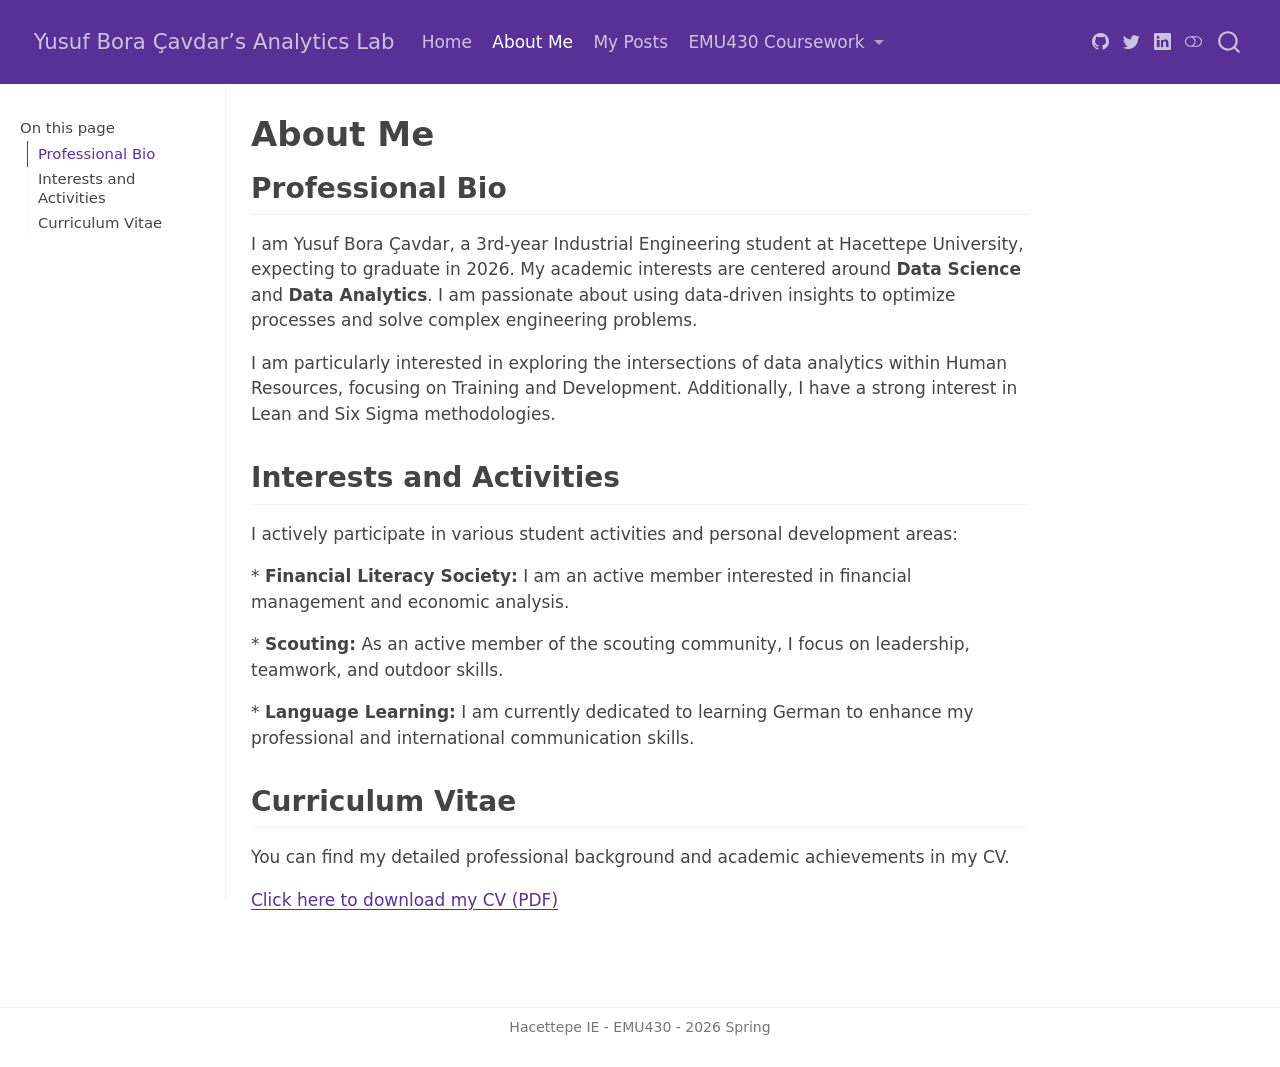
==== docs/about.html @ eca67783 "updated" ====
<!DOCTYPE html>
<html xmlns="http://www.w3.org/1999/xhtml" lang="en" xml:lang="en"><head>

<meta charset="utf-8">
<meta name="generator" content="quarto-1.8.25">

<meta name="viewport" content="width=device-width, initial-scale=1.0, user-scalable=yes">


<title>About Me – Yusuf Bora Çavdar’s Analytics Lab</title>
<style>
code{white-space: pre-wrap;}
span.smallcaps{font-variant: small-caps;}
div.columns{display: flex; gap: min(4vw, 1.5em);}
div.column{flex: auto; overflow-x: auto;}
div.hanging-indent{margin-left: 1.5em; text-indent: -1.5em;}
ul.task-list{list-style: none;}
ul.task-list li input[type="checkbox"] {
  width: 0.8em;
  margin: 0 0.8em 0.2em -1em; /* quarto-specific, see https://github.com/quarto-dev/quarto-cli/issues/4556 */ 
  vertical-align: middle;
}
</style>


<script src="site_libs/quarto-nav/quarto-nav.js"></script>
<script src="site_libs/quarto-nav/headroom.min.js"></script>
<script src="site_libs/clipboard/clipboard.min.js"></script>
<script src="site_libs/quarto-search/autocomplete.umd.js"></script>
<script src="site_libs/quarto-search/fuse.min.js"></script>
<script src="site_libs/quarto-search/quarto-search.js"></script>
<meta name="quarto:offset" content="./">
<script src="site_libs/quarto-html/quarto.js" type="module"></script>
<script src="site_libs/quarto-html/tabsets/tabsets.js" type="module"></script>
<script src="site_libs/quarto-html/axe/axe-check.js" type="module"></script>
<script src="site_libs/quarto-html/popper.min.js"></script>
<script src="site_libs/quarto-html/tippy.umd.min.js"></script>
<script src="site_libs/quarto-html/anchor.min.js"></script>
<link href="site_libs/quarto-html/tippy.css" rel="stylesheet">
<link href="site_libs/quarto-html/quarto-syntax-highlighting-7b89279ff1a6dce999919e0e67d4d9ec.css" rel="stylesheet" class="quarto-color-scheme" id="quarto-text-highlighting-styles">
<link href="site_libs/quarto-html/quarto-syntax-highlighting-dark-707d8167ce6003fca903bfe2be84ab7f.css" rel="stylesheet" class="quarto-color-scheme quarto-color-alternate" id="quarto-text-highlighting-styles">
<link href="site_libs/quarto-html/quarto-syntax-highlighting-7b89279ff1a6dce999919e0e67d4d9ec.css" rel="stylesheet" class="quarto-color-scheme-extra" id="quarto-text-highlighting-styles">
<script src="site_libs/bootstrap/bootstrap.min.js"></script>
<link href="site_libs/bootstrap/bootstrap-icons.css" rel="stylesheet">
<link href="site_libs/bootstrap/bootstrap-1f4f0a526e33a25f9ede20238f494f88.min.css" rel="stylesheet" append-hash="true" class="quarto-color-scheme" id="quarto-bootstrap" data-mode="light">
<link href="site_libs/bootstrap/bootstrap-dark-b7d7e4963d0d63b27f52642e5120691d.min.css" rel="stylesheet" append-hash="true" class="quarto-color-scheme quarto-color-alternate" id="quarto-bootstrap" data-mode="dark">
<link href="site_libs/bootstrap/bootstrap-1f4f0a526e33a25f9ede20238f494f88.min.css" rel="stylesheet" append-hash="true" class="quarto-color-scheme-extra" id="quarto-bootstrap" data-mode="light">
<script id="quarto-search-options" type="application/json">{
  "location": "navbar",
  "copy-button": false,
  "collapse-after": 3,
  "panel-placement": "end",
  "type": "overlay",
  "limit": 50,
  "keyboard-shortcut": [
    "f",
    "/",
    "s"
  ],
  "show-item-context": false,
  "language": {
    "search-no-results-text": "No results",
    "search-matching-documents-text": "matching documents",
    "search-copy-link-title": "Copy link to search",
    "search-hide-matches-text": "Hide additional matches",
    "search-more-match-text": "more match in this document",
    "search-more-matches-text": "more matches in this document",
    "search-clear-button-title": "Clear",
    "search-text-placeholder": "",
    "search-detached-cancel-button-title": "Cancel",
    "search-submit-button-title": "Submit",
    "search-label": "Search"
  }
}</script>


<link rel="stylesheet" href="styles.css">
</head>

<body class="docked nav-fixed quarto-light"><script id="quarto-html-before-body" type="application/javascript">
    const toggleBodyColorMode = (bsSheetEl) => {
      const mode = bsSheetEl.getAttribute("data-mode");
      const bodyEl = window.document.querySelector("body");
      if (mode === "dark") {
        bodyEl.classList.add("quarto-dark");
        bodyEl.classList.remove("quarto-light");
      } else {
        bodyEl.classList.add("quarto-light");
        bodyEl.classList.remove("quarto-dark");
      }
    }
    const toggleBodyColorPrimary = () => {
      const bsSheetEl = window.document.querySelector("link#quarto-bootstrap:not([rel=disabled-stylesheet])");
      if (bsSheetEl) {
        toggleBodyColorMode(bsSheetEl);
      }
    }
    const setColorSchemeToggle = (alternate) => {
      const toggles = window.document.querySelectorAll('.quarto-color-scheme-toggle');
      for (let i=0; i < toggles.length; i++) {
        const toggle = toggles[i];
        if (toggle) {
          if (alternate) {
            toggle.classList.add("alternate");
          } else {
            toggle.classList.remove("alternate");
          }
        }
      }
    };
    const toggleColorMode = (alternate) => {
      // Switch the stylesheets
      const primaryStylesheets = window.document.querySelectorAll('link.quarto-color-scheme:not(.quarto-color-alternate)');
      const alternateStylesheets = window.document.querySelectorAll('link.quarto-color-scheme.quarto-color-alternate');
      manageTransitions('#quarto-margin-sidebar .nav-link', false);
      if (alternate) {
        // note: dark is layered on light, we don't disable primary!
        enableStylesheet(alternateStylesheets);
        for (const sheetNode of alternateStylesheets) {
          if (sheetNode.id === "quarto-bootstrap") {
            toggleBodyColorMode(sheetNode);
          }
        }
      } else {
        disableStylesheet(alternateStylesheets);
        enableStylesheet(primaryStylesheets)
        toggleBodyColorPrimary();
      }
      manageTransitions('#quarto-margin-sidebar .nav-link', true);
      // Switch the toggles
      setColorSchemeToggle(alternate)
      // Hack to workaround the fact that safari doesn't
      // properly recolor the scrollbar when toggling (#1455)
      if (navigator.userAgent.indexOf('Safari') > 0 && navigator.userAgent.indexOf('Chrome') == -1) {
        manageTransitions("body", false);
        window.scrollTo(0, 1);
        setTimeout(() => {
          window.scrollTo(0, 0);
          manageTransitions("body", true);
        }, 40);
      }
    }
    const disableStylesheet = (stylesheets) => {
      for (let i=0; i < stylesheets.length; i++) {
        const stylesheet = stylesheets[i];
        stylesheet.rel = 'disabled-stylesheet';
      }
    }
    const enableStylesheet = (stylesheets) => {
      for (let i=0; i < stylesheets.length; i++) {
        const stylesheet = stylesheets[i];
        if(stylesheet.rel !== 'stylesheet') { // for Chrome, which will still FOUC without this check
          stylesheet.rel = 'stylesheet';
        }
      }
    }
    const manageTransitions = (selector, allowTransitions) => {
      const els = window.document.querySelectorAll(selector);
      for (let i=0; i < els.length; i++) {
        const el = els[i];
        if (allowTransitions) {
          el.classList.remove('notransition');
        } else {
          el.classList.add('notransition');
        }
      }
    }
    const isFileUrl = () => {
      return window.location.protocol === 'file:';
    }
    const hasAlternateSentinel = () => {
      let styleSentinel = getColorSchemeSentinel();
      if (styleSentinel !== null) {
        return styleSentinel === "alternate";
      } else {
        return false;
      }
    }
    const setStyleSentinel = (alternate) => {
      const value = alternate ? "alternate" : "default";
      if (!isFileUrl()) {
        window.localStorage.setItem("quarto-color-scheme", value);
      } else {
        localAlternateSentinel = value;
      }
    }
    const getColorSchemeSentinel = () => {
      if (!isFileUrl()) {
        const storageValue = window.localStorage.getItem("quarto-color-scheme");
        return storageValue != null ? storageValue : localAlternateSentinel;
      } else {
        return localAlternateSentinel;
      }
    }
    const toggleGiscusIfUsed = (isAlternate, darkModeDefault) => {
      const baseTheme = document.querySelector('#giscus-base-theme')?.value ?? 'light';
      const alternateTheme = document.querySelector('#giscus-alt-theme')?.value ?? 'dark';
      let newTheme = '';
      if(authorPrefersDark) {
        newTheme = isAlternate ? baseTheme : alternateTheme;
      } else {
        newTheme = isAlternate ? alternateTheme : baseTheme;
      }
      const changeGiscusTheme = () => {
        // From: https://github.com/giscus/giscus/issues/336
        const sendMessage = (message) => {
          const iframe = document.querySelector('iframe.giscus-frame');
          if (!iframe) return;
          iframe.contentWindow.postMessage({ giscus: message }, 'https://giscus.app');
        }
        sendMessage({
          setConfig: {
            theme: newTheme
          }
        });
      }
      const isGiscussLoaded = window.document.querySelector('iframe.giscus-frame') !== null;
      if (isGiscussLoaded) {
        changeGiscusTheme();
      }
    };
    const authorPrefersDark = false;
    const darkModeDefault = authorPrefersDark;
      document.querySelector('link#quarto-text-highlighting-styles.quarto-color-scheme-extra').rel = 'disabled-stylesheet';
      document.querySelector('link#quarto-bootstrap.quarto-color-scheme-extra').rel = 'disabled-stylesheet';
    let localAlternateSentinel = darkModeDefault ? 'alternate' : 'default';
    // Dark / light mode switch
    window.quartoToggleColorScheme = () => {
      // Read the current dark / light value
      let toAlternate = !hasAlternateSentinel();
      toggleColorMode(toAlternate);
      setStyleSentinel(toAlternate);
      toggleGiscusIfUsed(toAlternate, darkModeDefault);
      window.dispatchEvent(new Event('resize'));
    };
    // Switch to dark mode if need be
    if (hasAlternateSentinel()) {
      toggleColorMode(true);
    } else {
      toggleColorMode(false);
    }
  </script>

<div id="quarto-search-results"></div>
  <header id="quarto-header" class="headroom fixed-top">
    <nav class="navbar navbar-expand-lg " data-bs-theme="dark">
      <div class="navbar-container container-fluid">
      <div class="navbar-brand-container mx-auto">
    <a href="./index.html" class="navbar-brand navbar-brand-logo">
    </a>
    <a class="navbar-brand" href="./index.html">
    <span class="navbar-title">Yusuf Bora Çavdar’s Analytics Lab</span>
    </a>
  </div>
            <div id="quarto-search" class="" title="Search"></div>
          <button class="navbar-toggler" type="button" data-bs-toggle="collapse" data-bs-target="#navbarCollapse" aria-controls="navbarCollapse" role="menu" aria-expanded="false" aria-label="Toggle navigation" onclick="if (window.quartoToggleHeadroom) { window.quartoToggleHeadroom(); }">
  <span class="navbar-toggler-icon"></span>
</button>
          <div class="collapse navbar-collapse" id="navbarCollapse">
            <ul class="navbar-nav navbar-nav-scroll me-auto">
  <li class="nav-item">
    <a class="nav-link" href="./index.html"> 
<span class="menu-text">Home</span></a>
  </li>  
  <li class="nav-item">
    <a class="nav-link active" href="./about.html" aria-current="page"> 
<span class="menu-text">About Me</span></a>
  </li>  
  <li class="nav-item">
    <a class="nav-link" href="./posts.html"> 
<span class="menu-text">My Posts</span></a>
  </li>  
  <li class="nav-item dropdown ">
    <a class="nav-link dropdown-toggle" href="#" id="nav-menu-emu430-coursework" role="link" data-bs-toggle="dropdown" aria-expanded="false">
 <span class="menu-text">EMU430 Coursework</span>
    </a>
    <ul class="dropdown-menu" aria-labelledby="nav-menu-emu430-coursework">    
        <li>
    <a class="dropdown-item" href="./assignments.html">
 <span class="dropdown-text">Assignments</span></a>
  </li>  
        <li>
    <a class="dropdown-item" href="./project.html">
 <span class="dropdown-text">Project</span></a>
  </li>  
    </ul>
  </li>
</ul>
          </div> <!-- /navcollapse -->
            <div class="quarto-navbar-tools tools-wide">
    <a href="https://twitter.com" title="" class="quarto-navigation-tool px-1" aria-label=""><i class="bi bi-github"></i></a>
    <a href="https://twitter.com" title="" class="quarto-navigation-tool px-1" aria-label=""><i class="bi bi-twitter"></i></a>
    <a href="https://linkedin.com" title="" class="quarto-navigation-tool px-1" aria-label=""><i class="bi bi-linkedin"></i></a>
  <a href="" class="quarto-color-scheme-toggle quarto-navigation-tool  px-1" onclick="window.quartoToggleColorScheme(); return false;" title="Toggle dark mode"><i class="bi"></i></a>
</div>
      </div> <!-- /container-fluid -->
    </nav>
</header>
<!-- content -->
<div id="quarto-content" class="quarto-container page-columns page-rows-contents page-layout-article page-navbar">
<!-- sidebar -->
  <nav id="quarto-sidebar" class="sidebar collapse collapse-horizontal quarto-sidebar-collapse-item sidebar-navigation docked overflow-auto">
    <nav id="TOC" role="doc-toc" class="toc-active">
    <h2 id="toc-title">On this page</h2>
   
  <ul>
  <li><a href="#professional-bio" id="toc-professional-bio" class="nav-link active" data-scroll-target="#professional-bio">Professional Bio</a></li>
  <li><a href="#interests-and-activities" id="toc-interests-and-activities" class="nav-link" data-scroll-target="#interests-and-activities">Interests and Activities</a></li>
  <li><a href="#curriculum-vitae" id="toc-curriculum-vitae" class="nav-link" data-scroll-target="#curriculum-vitae">Curriculum Vitae</a></li>
  </ul>
</nav>
</nav>
<div id="quarto-sidebar-glass" class="quarto-sidebar-collapse-item" data-bs-toggle="collapse" data-bs-target=".quarto-sidebar-collapse-item"></div>
<!-- margin-sidebar -->
    <div id="quarto-margin-sidebar" class="sidebar margin-sidebar zindex-bottom">
    </div>
<!-- main -->
<main class="content" id="quarto-document-content">


<header id="title-block-header" class="quarto-title-block default">
<div class="quarto-title">
<h1 class="title">About Me</h1>
</div>



<div class="quarto-title-meta">

    
  
    
  </div>
  


</header>


<section id="professional-bio" class="level2">
<h2 class="anchored" data-anchor-id="professional-bio">Professional Bio</h2>
<p>I am Yusuf Bora Çavdar, a 3rd-year Industrial Engineering student at Hacettepe University, expecting to graduate in 2026. My academic interests are centered around <strong>Data Science</strong> and <strong>Data Analytics</strong>. I am passionate about using data-driven insights to optimize processes and solve complex engineering problems.</p>
<p>I am particularly interested in exploring the intersections of data analytics within Human Resources, focusing on Training and Development. Additionally, I have a strong interest in Lean and Six Sigma methodologies.</p>
</section>
<section id="interests-and-activities" class="level2">
<h2 class="anchored" data-anchor-id="interests-and-activities">Interests and Activities</h2>
<p>I actively participate in various student activities and personal development areas:</p>
<p>* <strong>Financial Literacy Society:</strong> I am an active member interested in financial management and economic analysis.</p>
<p>* <strong>Scouting:</strong> As an active member of the scouting community, I focus on leadership, teamwork, and outdoor skills.</p>
<p>* <strong>Language Learning:</strong> I am currently dedicated to learning German to enhance my professional and international communication skills.</p>
</section>
<section id="curriculum-vitae" class="level2">
<h2 class="anchored" data-anchor-id="curriculum-vitae">Curriculum Vitae</h2>
<p>You can find my detailed professional background and academic achievements in my CV.</p>
<p><a href="files/cv.pdf">Click here to download my CV (PDF)</a></p>


</section>

<a onclick="window.scrollTo(0, 0); return false;" role="button" id="quarto-back-to-top"><i class="bi bi-arrow-up"></i> Back to top</a></main> <!-- /main -->
<script id="quarto-html-after-body" type="application/javascript">
  window.document.addEventListener("DOMContentLoaded", function (event) {
    // Ensure there is a toggle, if there isn't float one in the top right
    if (window.document.querySelector('.quarto-color-scheme-toggle') === null) {
      const a = window.document.createElement('a');
      a.classList.add('top-right');
      a.classList.add('quarto-color-scheme-toggle');
      a.href = "";
      a.onclick = function() { try { window.quartoToggleColorScheme(); } catch {} return false; };
      const i = window.document.createElement("i");
      i.classList.add('bi');
      a.appendChild(i);
      window.document.body.appendChild(a);
    }
    setColorSchemeToggle(hasAlternateSentinel())
    const icon = "";
    const anchorJS = new window.AnchorJS();
    anchorJS.options = {
      placement: 'right',
      icon: icon
    };
    anchorJS.add('.anchored');
    const isCodeAnnotation = (el) => {
      for (const clz of el.classList) {
        if (clz.startsWith('code-annotation-')) {                     
          return true;
        }
      }
      return false;
    }
    const onCopySuccess = function(e) {
      // button target
      const button = e.trigger;
      // don't keep focus
      button.blur();
      // flash "checked"
      button.classList.add('code-copy-button-checked');
      var currentTitle = button.getAttribute("title");
      button.setAttribute("title", "Copied!");
      let tooltip;
      if (window.bootstrap) {
        button.setAttribute("data-bs-toggle", "tooltip");
        button.setAttribute("data-bs-placement", "left");
        button.setAttribute("data-bs-title", "Copied!");
        tooltip = new bootstrap.Tooltip(button, 
          { trigger: "manual", 
            customClass: "code-copy-button-tooltip",
            offset: [0, -8]});
        tooltip.show();    
      }
      setTimeout(function() {
        if (tooltip) {
          tooltip.hide();
          button.removeAttribute("data-bs-title");
          button.removeAttribute("data-bs-toggle");
          button.removeAttribute("data-bs-placement");
        }
        button.setAttribute("title", currentTitle);
        button.classList.remove('code-copy-button-checked');
      }, 1000);
      // clear code selection
      e.clearSelection();
    }
    const getTextToCopy = function(trigger) {
      const outerScaffold = trigger.parentElement.cloneNode(true);
      const codeEl = outerScaffold.querySelector('code');
      for (const childEl of codeEl.children) {
        if (isCodeAnnotation(childEl)) {
          childEl.remove();
        }
      }
      return codeEl.innerText;
    }
    const clipboard = new window.ClipboardJS('.code-copy-button:not([data-in-quarto-modal])', {
      text: getTextToCopy
    });
    clipboard.on('success', onCopySuccess);
    if (window.document.getElementById('quarto-embedded-source-code-modal')) {
      const clipboardModal = new window.ClipboardJS('.code-copy-button[data-in-quarto-modal]', {
        text: getTextToCopy,
        container: window.document.getElementById('quarto-embedded-source-code-modal')
      });
      clipboardModal.on('success', onCopySuccess);
    }
      var localhostRegex = new RegExp(/^(?:http|https):\/\/localhost\:?[0-9]*\//);
      var mailtoRegex = new RegExp(/^mailto:/);
        var filterRegex = new RegExp('/' + window.location.host + '/');
      var isInternal = (href) => {
          return filterRegex.test(href) || localhostRegex.test(href) || mailtoRegex.test(href);
      }
      // Inspect non-navigation links and adorn them if external
     var links = window.document.querySelectorAll('a[href]:not(.nav-link):not(.navbar-brand):not(.toc-action):not(.sidebar-link):not(.sidebar-item-toggle):not(.pagination-link):not(.no-external):not([aria-hidden]):not(.dropdown-item):not(.quarto-navigation-tool):not(.about-link)');
      for (var i=0; i<links.length; i++) {
        const link = links[i];
        if (!isInternal(link.href)) {
          // undo the damage that might have been done by quarto-nav.js in the case of
          // links that we want to consider external
          if (link.dataset.originalHref !== undefined) {
            link.href = link.dataset.originalHref;
          }
        }
      }
    function tippyHover(el, contentFn, onTriggerFn, onUntriggerFn) {
      const config = {
        allowHTML: true,
        maxWidth: 500,
        delay: 100,
        arrow: false,
        appendTo: function(el) {
            return el.parentElement;
        },
        interactive: true,
        interactiveBorder: 10,
        theme: 'quarto',
        placement: 'bottom-start',
      };
      if (contentFn) {
        config.content = contentFn;
      }
      if (onTriggerFn) {
        config.onTrigger = onTriggerFn;
      }
      if (onUntriggerFn) {
        config.onUntrigger = onUntriggerFn;
      }
      window.tippy(el, config); 
    }
    const noterefs = window.document.querySelectorAll('a[role="doc-noteref"]');
    for (var i=0; i<noterefs.length; i++) {
      const ref = noterefs[i];
      tippyHover(ref, function() {
        // use id or data attribute instead here
        let href = ref.getAttribute('data-footnote-href') || ref.getAttribute('href');
        try { href = new URL(href).hash; } catch {}
        const id = href.replace(/^#\/?/, "");
        const note = window.document.getElementById(id);
        if (note) {
          return note.innerHTML;
        } else {
          return "";
        }
      });
    }
    const xrefs = window.document.querySelectorAll('a.quarto-xref');
    const processXRef = (id, note) => {
      // Strip column container classes
      const stripColumnClz = (el) => {
        el.classList.remove("page-full", "page-columns");
        if (el.children) {
          for (const child of el.children) {
            stripColumnClz(child);
          }
        }
      }
      stripColumnClz(note)
      if (id === null || id.startsWith('sec-')) {
        // Special case sections, only their first couple elements
        const container = document.createElement("div");
        if (note.children && note.children.length > 2) {
          container.appendChild(note.children[0].cloneNode(true));
          for (let i = 1; i < note.children.length; i++) {
            const child = note.children[i];
            if (child.tagName === "P" && child.innerText === "") {
              continue;
            } else {
              container.appendChild(child.cloneNode(true));
              break;
            }
          }
          if (window.Quarto?.typesetMath) {
            window.Quarto.typesetMath(container);
          }
          return container.innerHTML
        } else {
          if (window.Quarto?.typesetMath) {
            window.Quarto.typesetMath(note);
          }
          return note.innerHTML;
        }
      } else {
        // Remove any anchor links if they are present
        const anchorLink = note.querySelector('a.anchorjs-link');
        if (anchorLink) {
          anchorLink.remove();
        }
        if (window.Quarto?.typesetMath) {
          window.Quarto.typesetMath(note);
        }
        if (note.classList.contains("callout")) {
          return note.outerHTML;
        } else {
          return note.innerHTML;
        }
      }
    }
    for (var i=0; i<xrefs.length; i++) {
      const xref = xrefs[i];
      tippyHover(xref, undefined, function(instance) {
        instance.disable();
        let url = xref.getAttribute('href');
        let hash = undefined; 
        if (url.startsWith('#')) {
          hash = url;
        } else {
          try { hash = new URL(url).hash; } catch {}
        }
        if (hash) {
          const id = hash.replace(/^#\/?/, "");
          const note = window.document.getElementById(id);
          if (note !== null) {
            try {
              const html = processXRef(id, note.cloneNode(true));
              instance.setContent(html);
            } finally {
              instance.enable();
              instance.show();
            }
          } else {
            // See if we can fetch this
            fetch(url.split('#')[0])
            .then(res => res.text())
            .then(html => {
              const parser = new DOMParser();
              const htmlDoc = parser.parseFromString(html, "text/html");
              const note = htmlDoc.getElementById(id);
              if (note !== null) {
                const html = processXRef(id, note);
                instance.setContent(html);
              } 
            }).finally(() => {
              instance.enable();
              instance.show();
            });
          }
        } else {
          // See if we can fetch a full url (with no hash to target)
          // This is a special case and we should probably do some content thinning / targeting
          fetch(url)
          .then(res => res.text())
          .then(html => {
            const parser = new DOMParser();
            const htmlDoc = parser.parseFromString(html, "text/html");
            const note = htmlDoc.querySelector('main.content');
            if (note !== null) {
              // This should only happen for chapter cross references
              // (since there is no id in the URL)
              // remove the first header
              if (note.children.length > 0 && note.children[0].tagName === "HEADER") {
                note.children[0].remove();
              }
              const html = processXRef(null, note);
              instance.setContent(html);
            } 
          }).finally(() => {
            instance.enable();
            instance.show();
          });
        }
      }, function(instance) {
      });
    }
        let selectedAnnoteEl;
        const selectorForAnnotation = ( cell, annotation) => {
          let cellAttr = 'data-code-cell="' + cell + '"';
          let lineAttr = 'data-code-annotation="' +  annotation + '"';
          const selector = 'span[' + cellAttr + '][' + lineAttr + ']';
          return selector;
        }
        const selectCodeLines = (annoteEl) => {
          const doc = window.document;
          const targetCell = annoteEl.getAttribute("data-target-cell");
          const targetAnnotation = annoteEl.getAttribute("data-target-annotation");
          const annoteSpan = window.document.querySelector(selectorForAnnotation(targetCell, targetAnnotation));
          const lines = annoteSpan.getAttribute("data-code-lines").split(",");
          const lineIds = lines.map((line) => {
            return targetCell + "-" + line;
          })
          let top = null;
          let height = null;
          let parent = null;
          if (lineIds.length > 0) {
              //compute the position of the single el (top and bottom and make a div)
              const el = window.document.getElementById(lineIds[0]);
              top = el.offsetTop;
              height = el.offsetHeight;
              parent = el.parentElement.parentElement;
            if (lineIds.length > 1) {
              const lastEl = window.document.getElementById(lineIds[lineIds.length - 1]);
              const bottom = lastEl.offsetTop + lastEl.offsetHeight;
              height = bottom - top;
            }
            if (top !== null && height !== null && parent !== null) {
              // cook up a div (if necessary) and position it 
              let div = window.document.getElementById("code-annotation-line-highlight");
              if (div === null) {
                div = window.document.createElement("div");
                div.setAttribute("id", "code-annotation-line-highlight");
                div.style.position = 'absolute';
                parent.appendChild(div);
              }
              div.style.top = top - 2 + "px";
              div.style.height = height + 4 + "px";
              div.style.left = 0;
              let gutterDiv = window.document.getElementById("code-annotation-line-highlight-gutter");
              if (gutterDiv === null) {
                gutterDiv = window.document.createElement("div");
                gutterDiv.setAttribute("id", "code-annotation-line-highlight-gutter");
                gutterDiv.style.position = 'absolute';
                const codeCell = window.document.getElementById(targetCell);
                const gutter = codeCell.querySelector('.code-annotation-gutter');
                gutter.appendChild(gutterDiv);
              }
              gutterDiv.style.top = top - 2 + "px";
              gutterDiv.style.height = height + 4 + "px";
            }
            selectedAnnoteEl = annoteEl;
          }
        };
        const unselectCodeLines = () => {
          const elementsIds = ["code-annotation-line-highlight", "code-annotation-line-highlight-gutter"];
          elementsIds.forEach((elId) => {
            const div = window.document.getElementById(elId);
            if (div) {
              div.remove();
            }
          });
          selectedAnnoteEl = undefined;
        };
          // Handle positioning of the toggle
      window.addEventListener(
        "resize",
        throttle(() => {
          elRect = undefined;
          if (selectedAnnoteEl) {
            selectCodeLines(selectedAnnoteEl);
          }
        }, 10)
      );
      function throttle(fn, ms) {
      let throttle = false;
      let timer;
        return (...args) => {
          if(!throttle) { // first call gets through
              fn.apply(this, args);
              throttle = true;
          } else { // all the others get throttled
              if(timer) clearTimeout(timer); // cancel #2
              timer = setTimeout(() => {
                fn.apply(this, args);
                timer = throttle = false;
              }, ms);
          }
        };
      }
        // Attach click handler to the DT
        const annoteDls = window.document.querySelectorAll('dt[data-target-cell]');
        for (const annoteDlNode of annoteDls) {
          annoteDlNode.addEventListener('click', (event) => {
            const clickedEl = event.target;
            if (clickedEl !== selectedAnnoteEl) {
              unselectCodeLines();
              const activeEl = window.document.querySelector('dt[data-target-cell].code-annotation-active');
              if (activeEl) {
                activeEl.classList.remove('code-annotation-active');
              }
              selectCodeLines(clickedEl);
              clickedEl.classList.add('code-annotation-active');
            } else {
              // Unselect the line
              unselectCodeLines();
              clickedEl.classList.remove('code-annotation-active');
            }
          });
        }
    const findCites = (el) => {
      const parentEl = el.parentElement;
      if (parentEl) {
        const cites = parentEl.dataset.cites;
        if (cites) {
          return {
            el,
            cites: cites.split(' ')
          };
        } else {
          return findCites(el.parentElement)
        }
      } else {
        return undefined;
      }
    };
    var bibliorefs = window.document.querySelectorAll('a[role="doc-biblioref"]');
    for (var i=0; i<bibliorefs.length; i++) {
      const ref = bibliorefs[i];
      const citeInfo = findCites(ref);
      if (citeInfo) {
        tippyHover(citeInfo.el, function() {
          var popup = window.document.createElement('div');
          citeInfo.cites.forEach(function(cite) {
            var citeDiv = window.document.createElement('div');
            citeDiv.classList.add('hanging-indent');
            citeDiv.classList.add('csl-entry');
            var biblioDiv = window.document.getElementById('ref-' + cite);
            if (biblioDiv) {
              citeDiv.innerHTML = biblioDiv.innerHTML;
            }
            popup.appendChild(citeDiv);
          });
          return popup.innerHTML;
        });
      }
    }
  });
  </script>
</div> <!-- /content -->
<footer class="footer">
  <div class="nav-footer">
    <div class="nav-footer-left">
      &nbsp;
    </div>   
    <div class="nav-footer-center">
<p>Hacettepe IE - EMU430 - 2026 Spring</p>
</div>
    <div class="nav-footer-right">
      &nbsp;
    </div>
  </div>
</footer>




</body></html>
---- docs/site_libs/quarto-html/quarto-syntax-highlighting-7b89279ff1a6dce999919e0e67d4d9ec.css ----
/* quarto syntax highlight colors */
:root {
  --quarto-hl-ot-color: #003B4F;
  --quarto-hl-at-color: #657422;
  --quarto-hl-ss-color: #20794D;
  --quarto-hl-an-color: #5E5E5E;
  --quarto-hl-fu-color: #4758AB;
  --quarto-hl-st-color: #20794D;
  --quarto-hl-cf-color: #003B4F;
  --quarto-hl-op-color: #5E5E5E;
  --quarto-hl-er-color: #AD0000;
  --quarto-hl-bn-color: #AD0000;
  --quarto-hl-al-color: #AD0000;
  --quarto-hl-va-color: #111111;
  --quarto-hl-bu-color: inherit;
  --quarto-hl-ex-color: inherit;
  --quarto-hl-pp-color: #AD0000;
  --quarto-hl-in-color: #5E5E5E;
  --quarto-hl-vs-color: #20794D;
  --quarto-hl-wa-color: #5E5E5E;
  --quarto-hl-do-color: #5E5E5E;
  --quarto-hl-im-color: #00769E;
  --quarto-hl-ch-color: #20794D;
  --quarto-hl-dt-color: #AD0000;
  --quarto-hl-fl-color: #AD0000;
  --quarto-hl-co-color: #5E5E5E;
  --quarto-hl-cv-color: #5E5E5E;
  --quarto-hl-cn-color: #8f5902;
  --quarto-hl-sc-color: #5E5E5E;
  --quarto-hl-dv-color: #AD0000;
  --quarto-hl-kw-color: #003B4F;
}

/* other quarto variables */
:root {
  --quarto-font-monospace: SFMono-Regular, Menlo, Monaco, Consolas, "Liberation Mono", "Courier New", monospace;
}

/* syntax highlight based on Pandoc's rules */
pre > code.sourceCode > span {
  color: #003B4F;
}

code.sourceCode > span {
  color: #003B4F;
}

div.sourceCode,
div.sourceCode pre.sourceCode {
  color: #003B4F;
}

/* Normal */
code span {
  color: #003B4F;
}

/* Alert */
code span.al {
  color: #AD0000;
  font-style: inherit;
}

/* Annotation */
code span.an {
  color: #5E5E5E;
  font-style: inherit;
}

/* Attribute */
code span.at {
  color: #657422;
  font-style: inherit;
}

/* BaseN */
code span.bn {
  color: #AD0000;
  font-style: inherit;
}

/* BuiltIn */
code span.bu {
  font-style: inherit;
}

/* ControlFlow */
code span.cf {
  color: #003B4F;
  font-weight: bold;
  font-style: inherit;
}

/* Char */
code span.ch {
  color: #20794D;
  font-style: inherit;
}

/* Constant */
code span.cn {
  color: #8f5902;
  font-style: inherit;
}

/* Comment */
code span.co {
  color: #5E5E5E;
  font-style: inherit;
}

/* CommentVar */
code span.cv {
  color: #5E5E5E;
  font-style: italic;
}

/* Documentation */
code span.do {
  color: #5E5E5E;
  font-style: italic;
}

/* DataType */
code span.dt {
  color: #AD0000;
  font-style: inherit;
}

/* DecVal */
code span.dv {
  color: #AD0000;
  font-style: inherit;
}

/* Error */
code span.er {
  color: #AD0000;
  font-style: inherit;
}

/* Extension */
code span.ex {
  font-style: inherit;
}

/* Float */
code span.fl {
  color: #AD0000;
  font-style: inherit;
}

/* Function */
code span.fu {
  color: #4758AB;
  font-style: inherit;
}

/* Import */
code span.im {
  color: #00769E;
  font-style: inherit;
}

/* Information */
code span.in {
  color: #5E5E5E;
  font-style: inherit;
}

/* Keyword */
code span.kw {
  color: #003B4F;
  font-weight: bold;
  font-style: inherit;
}

/* Operator */
code span.op {
  color: #5E5E5E;
  font-style: inherit;
}

/* Other */
code span.ot {
  color: #003B4F;
  font-style: inherit;
}

/* Preprocessor */
code span.pp {
  color: #AD0000;
  font-style: inherit;
}

/* SpecialChar */
code span.sc {
  color: #5E5E5E;
  font-style: inherit;
}

/* SpecialString */
code span.ss {
  color: #20794D;
  font-style: inherit;
}

/* String */
code span.st {
  color: #20794D;
  font-style: inherit;
}

/* Variable */
code span.va {
  color: #111111;
  font-style: inherit;
}

/* VerbatimString */
code span.vs {
  color: #20794D;
  font-style: inherit;
}

/* Warning */
code span.wa {
  color: #5E5E5E;
  font-style: italic;
}

.prevent-inlining {
  content: "</";
}

/*# sourceMappingURL=3944bc705cfaf4c80e56f77c5205168a.css.map */
---- docs/site_libs/quarto-html/quarto-syntax-highlighting-dark-707d8167ce6003fca903bfe2be84ab7f.css ----
/* quarto syntax highlight colors */
:root {
  --quarto-hl-al-color: #f07178;
  --quarto-hl-an-color: #d4d0ab;
  --quarto-hl-at-color: #00e0e0;
  --quarto-hl-bn-color: #d4d0ab;
  --quarto-hl-bu-color: #abe338;
  --quarto-hl-ch-color: #abe338;
  --quarto-hl-co-color: #f8f8f2;
  --quarto-hl-cv-color: #ffd700;
  --quarto-hl-cn-color: #ffd700;
  --quarto-hl-cf-color: #ffa07a;
  --quarto-hl-dt-color: #ffa07a;
  --quarto-hl-dv-color: #d4d0ab;
  --quarto-hl-do-color: #f8f8f2;
  --quarto-hl-er-color: #f07178;
  --quarto-hl-ex-color: #00e0e0;
  --quarto-hl-fl-color: #d4d0ab;
  --quarto-hl-fu-color: #ffa07a;
  --quarto-hl-im-color: #abe338;
  --quarto-hl-in-color: #d4d0ab;
  --quarto-hl-kw-color: #ffa07a;
  --quarto-hl-op-color: #ffa07a;
  --quarto-hl-ot-color: #00e0e0;
  --quarto-hl-pp-color: #dcc6e0;
  --quarto-hl-re-color: #00e0e0;
  --quarto-hl-sc-color: #abe338;
  --quarto-hl-ss-color: #abe338;
  --quarto-hl-st-color: #abe338;
  --quarto-hl-va-color: #00e0e0;
  --quarto-hl-vs-color: #abe338;
  --quarto-hl-wa-color: #dcc6e0;
}

/* other quarto variables */
:root {
  --quarto-font-monospace: SFMono-Regular, Menlo, Monaco, Consolas, "Liberation Mono", "Courier New", monospace;
}

/* syntax highlight based on Pandoc's rules */
pre > code.sourceCode > span {
  color: #f8f8f2;
}

code.sourceCode > span {
  color: #f8f8f2;
}

div.sourceCode,
div.sourceCode pre.sourceCode {
  color: #f8f8f2;
}

/* Normal */
code span {
  color: #f8f8f2;
}

/* Alert */
code span.al {
  color: #f07178;
}

/* Annotation */
code span.an {
  color: #d4d0ab;
}

/* Attribute */
code span.at {
  color: #00e0e0;
}

/* BaseN */
code span.bn {
  color: #d4d0ab;
}

/* BuiltIn */
code span.bu {
  color: #abe338;
}

/* ControlFlow */
code span.cf {
  font-weight: bold;
  color: #ffa07a;
}

/* Char */
code span.ch {
  color: #abe338;
}

/* Constant */
code span.cn {
  color: #ffd700;
}

/* Comment */
code span.co {
  font-style: italic;
  color: #f8f8f2;
}

/* CommentVar */
code span.cv {
  color: #ffd700;
}

/* Documentation */
code span.do {
  color: #f8f8f2;
}

/* DataType */
code span.dt {
  color: #ffa07a;
}

/* DecVal */
code span.dv {
  color: #d4d0ab;
}

/* Error */
code span.er {
  color: #f07178;
  text-decoration: underline;
}

/* Extension */
code span.ex {
  font-weight: bold;
  color: #00e0e0;
}

/* Float */
code span.fl {
  color: #d4d0ab;
}

/* Function */
code span.fu {
  color: #ffa07a;
}

/* Import */
code span.im {
  color: #abe338;
}

/* Information */
code span.in {
  color: #d4d0ab;
}

/* Keyword */
code span.kw {
  font-weight: bold;
  color: #ffa07a;
}

/* Operator */
code span.op {
  color: #ffa07a;
}

/* Other */
code span.ot {
  color: #00e0e0;
}

/* Preprocessor */
code span.pp {
  color: #dcc6e0;
}

/* RegionMarker */
code span.re {
  background-color: #f8f8f2;
  color: #00e0e0;
}

/* SpecialChar */
code span.sc {
  color: #abe338;
}

/* SpecialString */
code span.ss {
  color: #abe338;
}

/* String */
code span.st {
  color: #abe338;
}

/* Variable */
code span.va {
  color: #00e0e0;
}

/* VerbatimString */
code span.vs {
  color: #abe338;
}

/* Warning */
code span.wa {
  color: #dcc6e0;
}

.prevent-inlining {
  content: "</";
}

/*# sourceMappingURL=f5ab3bb6f5ded8da9f12dd3a91d3da26.css.map */
---- docs/site_libs/quarto-html/quarto-syntax-highlighting-7b89279ff1a6dce999919e0e67d4d9ec.css ----
/* quarto syntax highlight colors */
:root {
  --quarto-hl-ot-color: #003B4F;
  --quarto-hl-at-color: #657422;
  --quarto-hl-ss-color: #20794D;
  --quarto-hl-an-color: #5E5E5E;
  --quarto-hl-fu-color: #4758AB;
  --quarto-hl-st-color: #20794D;
  --quarto-hl-cf-color: #003B4F;
  --quarto-hl-op-color: #5E5E5E;
  --quarto-hl-er-color: #AD0000;
  --quarto-hl-bn-color: #AD0000;
  --quarto-hl-al-color: #AD0000;
  --quarto-hl-va-color: #111111;
  --quarto-hl-bu-color: inherit;
  --quarto-hl-ex-color: inherit;
  --quarto-hl-pp-color: #AD0000;
  --quarto-hl-in-color: #5E5E5E;
  --quarto-hl-vs-color: #20794D;
  --quarto-hl-wa-color: #5E5E5E;
  --quarto-hl-do-color: #5E5E5E;
  --quarto-hl-im-color: #00769E;
  --quarto-hl-ch-color: #20794D;
  --quarto-hl-dt-color: #AD0000;
  --quarto-hl-fl-color: #AD0000;
  --quarto-hl-co-color: #5E5E5E;
  --quarto-hl-cv-color: #5E5E5E;
  --quarto-hl-cn-color: #8f5902;
  --quarto-hl-sc-color: #5E5E5E;
  --quarto-hl-dv-color: #AD0000;
  --quarto-hl-kw-color: #003B4F;
}

/* other quarto variables */
:root {
  --quarto-font-monospace: SFMono-Regular, Menlo, Monaco, Consolas, "Liberation Mono", "Courier New", monospace;
}

/* syntax highlight based on Pandoc's rules */
pre > code.sourceCode > span {
  color: #003B4F;
}

code.sourceCode > span {
  color: #003B4F;
}

div.sourceCode,
div.sourceCode pre.sourceCode {
  color: #003B4F;
}

/* Normal */
code span {
  color: #003B4F;
}

/* Alert */
code span.al {
  color: #AD0000;
  font-style: inherit;
}

/* Annotation */
code span.an {
  color: #5E5E5E;
  font-style: inherit;
}

/* Attribute */
code span.at {
  color: #657422;
  font-style: inherit;
}

/* BaseN */
code span.bn {
  color: #AD0000;
  font-style: inherit;
}

/* BuiltIn */
code span.bu {
  font-style: inherit;
}

/* ControlFlow */
code span.cf {
  color: #003B4F;
  font-weight: bold;
  font-style: inherit;
}

/* Char */
code span.ch {
  color: #20794D;
  font-style: inherit;
}

/* Constant */
code span.cn {
  color: #8f5902;
  font-style: inherit;
}

/* Comment */
code span.co {
  color: #5E5E5E;
  font-style: inherit;
}

/* CommentVar */
code span.cv {
  color: #5E5E5E;
  font-style: italic;
}

/* Documentation */
code span.do {
  color: #5E5E5E;
  font-style: italic;
}

/* DataType */
code span.dt {
  color: #AD0000;
  font-style: inherit;
}

/* DecVal */
code span.dv {
  color: #AD0000;
  font-style: inherit;
}

/* Error */
code span.er {
  color: #AD0000;
  font-style: inherit;
}

/* Extension */
code span.ex {
  font-style: inherit;
}

/* Float */
code span.fl {
  color: #AD0000;
  font-style: inherit;
}

/* Function */
code span.fu {
  color: #4758AB;
  font-style: inherit;
}

/* Import */
code span.im {
  color: #00769E;
  font-style: inherit;
}

/* Information */
code span.in {
  color: #5E5E5E;
  font-style: inherit;
}

/* Keyword */
code span.kw {
  color: #003B4F;
  font-weight: bold;
  font-style: inherit;
}

/* Operator */
code span.op {
  color: #5E5E5E;
  font-style: inherit;
}

/* Other */
code span.ot {
  color: #003B4F;
  font-style: inherit;
}

/* Preprocessor */
code span.pp {
  color: #AD0000;
  font-style: inherit;
}

/* SpecialChar */
code span.sc {
  color: #5E5E5E;
  font-style: inherit;
}

/* SpecialString */
code span.ss {
  color: #20794D;
  font-style: inherit;
}

/* String */
code span.st {
  color: #20794D;
  font-style: inherit;
}

/* Variable */
code span.va {
  color: #111111;
  font-style: inherit;
}

/* VerbatimString */
code span.vs {
  color: #20794D;
  font-style: inherit;
}

/* Warning */
code span.wa {
  color: #5E5E5E;
  font-style: italic;
}

.prevent-inlining {
  content: "</";
}

/*# sourceMappingURL=3944bc705cfaf4c80e56f77c5205168a.css.map */
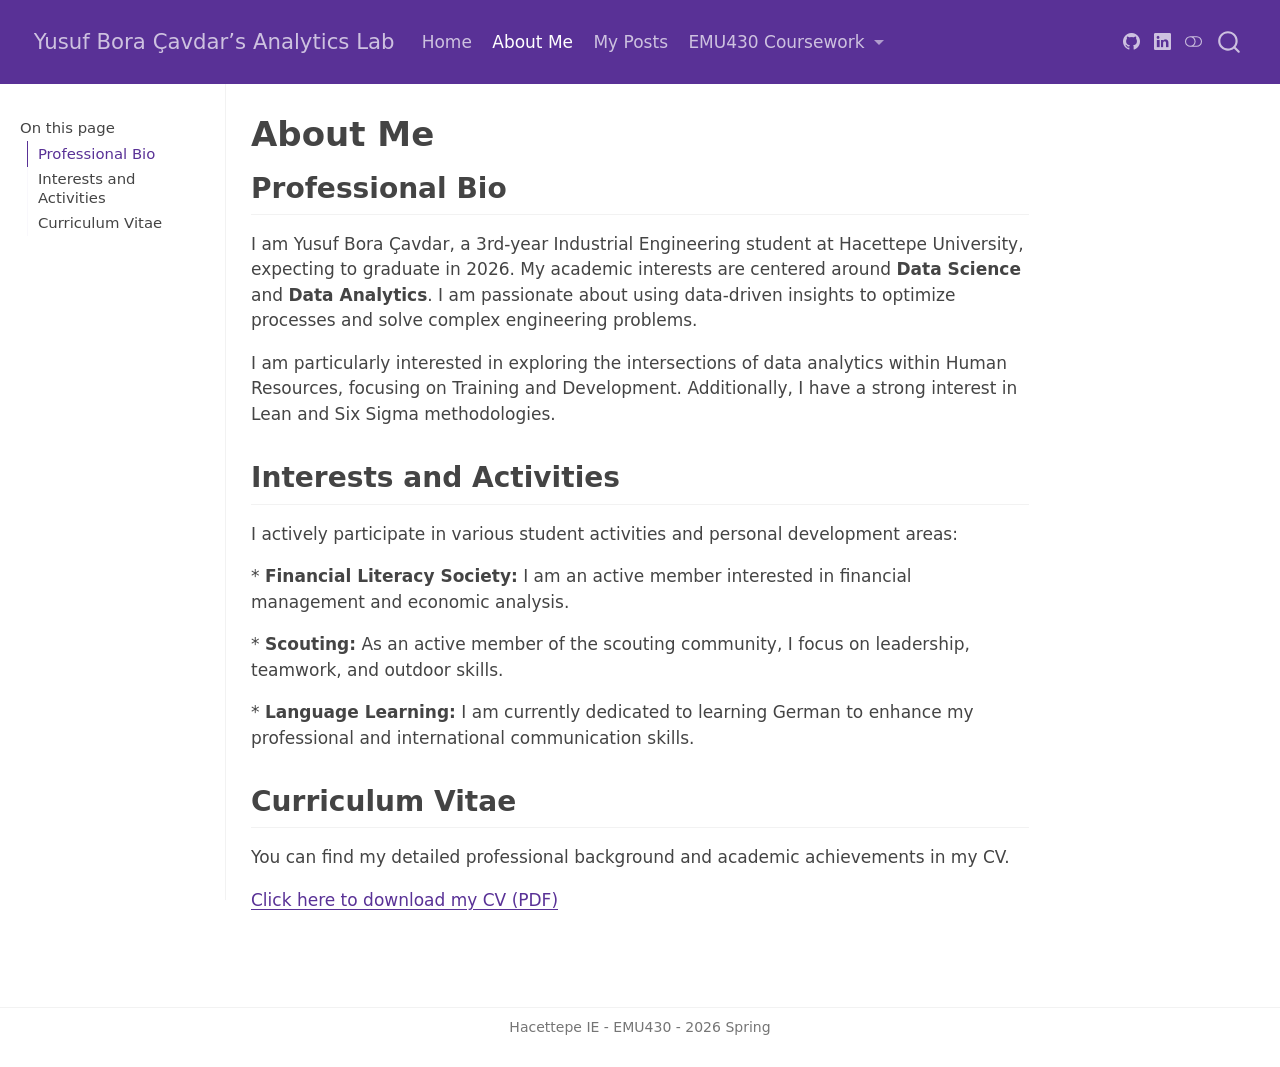
==== commit c1da5d33: "updated" ====
--- a/docs/about.html
+++ b/docs/about.html
@@ -288,9 +288,8 @@
 </ul>
           </div> <!-- /navcollapse -->
             <div class="quarto-navbar-tools tools-wide">
-    <a href="https://twitter.com" title="" class="quarto-navigation-tool px-1" aria-label=""><i class="bi bi-github"></i></a>
-    <a href="https://twitter.com" title="" class="quarto-navigation-tool px-1" aria-label=""><i class="bi bi-twitter"></i></a>
-    <a href="https://linkedin.com" title="" class="quarto-navigation-tool px-1" aria-label=""><i class="bi bi-linkedin"></i></a>
+    <a href="https://github.com/boracavdar" title="" class="quarto-navigation-tool px-1" aria-label=""><i class="bi bi-github"></i></a>
+    <a href="https://www.linkedin.com/in/yusuf-bora-cavdar/" title="" class="quarto-navigation-tool px-1" aria-label=""><i class="bi bi-linkedin"></i></a>
   <a href="" class="quarto-color-scheme-toggle quarto-navigation-tool  px-1" onclick="window.quartoToggleColorScheme(); return false;" title="Toggle dark mode"><i class="bi"></i></a>
 </div>
       </div> <!-- /container-fluid -->
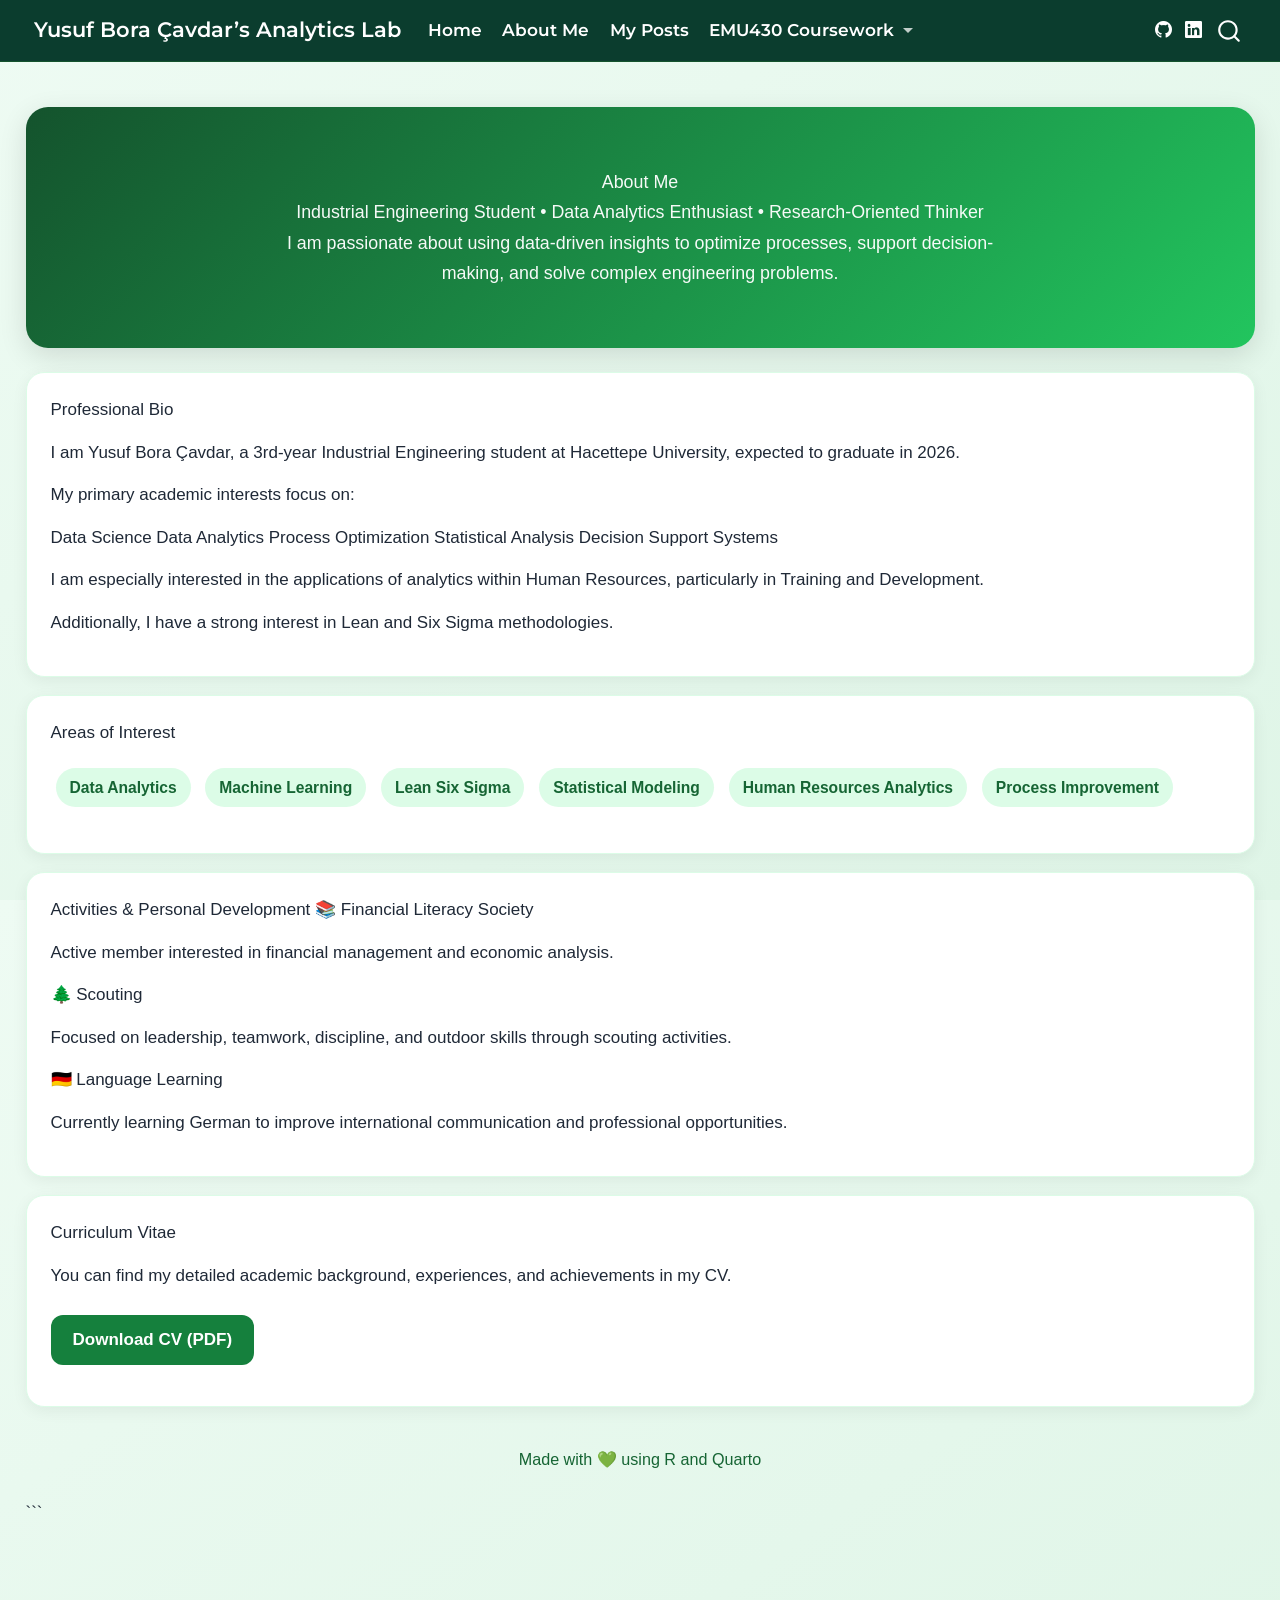
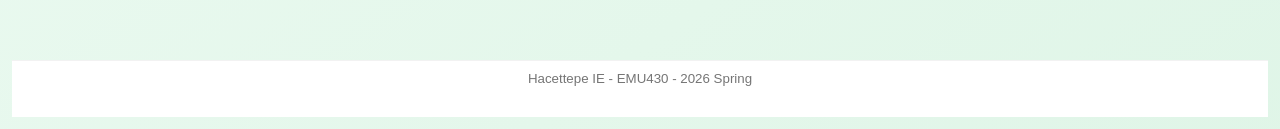
==== commit d1a11faf: "asasa" ====
--- a/docs/about.html
+++ b/docs/about.html
@@ -7,7 +7,7 @@
 <meta name="viewport" content="width=device-width, initial-scale=1.0, user-scalable=yes">
 
 
-<title>About Me – Yusuf Bora Çavdar’s Analytics Lab</title>
+<title>about – Yusuf Bora Çavdar's Analytics Lab</title>
 <style>
 code{white-space: pre-wrap;}
 span.smallcaps{font-variant: small-caps;}
@@ -37,14 +37,10 @@
 <script src="site_libs/quarto-html/tippy.umd.min.js"></script>
 <script src="site_libs/quarto-html/anchor.min.js"></script>
 <link href="site_libs/quarto-html/tippy.css" rel="stylesheet">
-<link href="site_libs/quarto-html/quarto-syntax-highlighting-7b89279ff1a6dce999919e0e67d4d9ec.css" rel="stylesheet" class="quarto-color-scheme" id="quarto-text-highlighting-styles">
-<link href="site_libs/quarto-html/quarto-syntax-highlighting-dark-707d8167ce6003fca903bfe2be84ab7f.css" rel="stylesheet" class="quarto-color-scheme quarto-color-alternate" id="quarto-text-highlighting-styles">
-<link href="site_libs/quarto-html/quarto-syntax-highlighting-7b89279ff1a6dce999919e0e67d4d9ec.css" rel="stylesheet" class="quarto-color-scheme-extra" id="quarto-text-highlighting-styles">
+<link href="site_libs/quarto-html/quarto-syntax-highlighting-7b89279ff1a6dce999919e0e67d4d9ec.css" rel="stylesheet" id="quarto-text-highlighting-styles">
 <script src="site_libs/bootstrap/bootstrap.min.js"></script>
 <link href="site_libs/bootstrap/bootstrap-icons.css" rel="stylesheet">
-<link href="site_libs/bootstrap/bootstrap-1f4f0a526e33a25f9ede20238f494f88.min.css" rel="stylesheet" append-hash="true" class="quarto-color-scheme" id="quarto-bootstrap" data-mode="light">
-<link href="site_libs/bootstrap/bootstrap-dark-b7d7e4963d0d63b27f52642e5120691d.min.css" rel="stylesheet" append-hash="true" class="quarto-color-scheme quarto-color-alternate" id="quarto-bootstrap" data-mode="dark">
-<link href="site_libs/bootstrap/bootstrap-1f4f0a526e33a25f9ede20238f494f88.min.css" rel="stylesheet" append-hash="true" class="quarto-color-scheme-extra" id="quarto-bootstrap" data-mode="light">
+<link href="site_libs/bootstrap/bootstrap-73da95f1134fd7e133c602a1278d5084.min.css" rel="stylesheet" append-hash="true" id="quarto-bootstrap" data-mode="light">
 <script id="quarto-search-options" type="application/json">{
   "location": "navbar",
   "copy-button": false,
@@ -72,174 +68,13 @@
     "search-label": "Search"
   }
 }</script>
+<style>html{ scroll-behavior: smooth; }</style>
 
 
 <link rel="stylesheet" href="styles.css">
 </head>
 
-<body class="docked nav-fixed quarto-light"><script id="quarto-html-before-body" type="application/javascript">
-    const toggleBodyColorMode = (bsSheetEl) => {
-      const mode = bsSheetEl.getAttribute("data-mode");
-      const bodyEl = window.document.querySelector("body");
-      if (mode === "dark") {
-        bodyEl.classList.add("quarto-dark");
-        bodyEl.classList.remove("quarto-light");
-      } else {
-        bodyEl.classList.add("quarto-light");
-        bodyEl.classList.remove("quarto-dark");
-      }
-    }
-    const toggleBodyColorPrimary = () => {
-      const bsSheetEl = window.document.querySelector("link#quarto-bootstrap:not([rel=disabled-stylesheet])");
-      if (bsSheetEl) {
-        toggleBodyColorMode(bsSheetEl);
-      }
-    }
-    const setColorSchemeToggle = (alternate) => {
-      const toggles = window.document.querySelectorAll('.quarto-color-scheme-toggle');
-      for (let i=0; i < toggles.length; i++) {
-        const toggle = toggles[i];
-        if (toggle) {
-          if (alternate) {
-            toggle.classList.add("alternate");
-          } else {
-            toggle.classList.remove("alternate");
-          }
-        }
-      }
-    };
-    const toggleColorMode = (alternate) => {
-      // Switch the stylesheets
-      const primaryStylesheets = window.document.querySelectorAll('link.quarto-color-scheme:not(.quarto-color-alternate)');
-      const alternateStylesheets = window.document.querySelectorAll('link.quarto-color-scheme.quarto-color-alternate');
-      manageTransitions('#quarto-margin-sidebar .nav-link', false);
-      if (alternate) {
-        // note: dark is layered on light, we don't disable primary!
-        enableStylesheet(alternateStylesheets);
-        for (const sheetNode of alternateStylesheets) {
-          if (sheetNode.id === "quarto-bootstrap") {
-            toggleBodyColorMode(sheetNode);
-          }
-        }
-      } else {
-        disableStylesheet(alternateStylesheets);
-        enableStylesheet(primaryStylesheets)
-        toggleBodyColorPrimary();
-      }
-      manageTransitions('#quarto-margin-sidebar .nav-link', true);
-      // Switch the toggles
-      setColorSchemeToggle(alternate)
-      // Hack to workaround the fact that safari doesn't
-      // properly recolor the scrollbar when toggling (#1455)
-      if (navigator.userAgent.indexOf('Safari') > 0 && navigator.userAgent.indexOf('Chrome') == -1) {
-        manageTransitions("body", false);
-        window.scrollTo(0, 1);
-        setTimeout(() => {
-          window.scrollTo(0, 0);
-          manageTransitions("body", true);
-        }, 40);
-      }
-    }
-    const disableStylesheet = (stylesheets) => {
-      for (let i=0; i < stylesheets.length; i++) {
-        const stylesheet = stylesheets[i];
-        stylesheet.rel = 'disabled-stylesheet';
-      }
-    }
-    const enableStylesheet = (stylesheets) => {
-      for (let i=0; i < stylesheets.length; i++) {
-        const stylesheet = stylesheets[i];
-        if(stylesheet.rel !== 'stylesheet') { // for Chrome, which will still FOUC without this check
-          stylesheet.rel = 'stylesheet';
-        }
-      }
-    }
-    const manageTransitions = (selector, allowTransitions) => {
-      const els = window.document.querySelectorAll(selector);
-      for (let i=0; i < els.length; i++) {
-        const el = els[i];
-        if (allowTransitions) {
-          el.classList.remove('notransition');
-        } else {
-          el.classList.add('notransition');
-        }
-      }
-    }
-    const isFileUrl = () => {
-      return window.location.protocol === 'file:';
-    }
-    const hasAlternateSentinel = () => {
-      let styleSentinel = getColorSchemeSentinel();
-      if (styleSentinel !== null) {
-        return styleSentinel === "alternate";
-      } else {
-        return false;
-      }
-    }
-    const setStyleSentinel = (alternate) => {
-      const value = alternate ? "alternate" : "default";
-      if (!isFileUrl()) {
-        window.localStorage.setItem("quarto-color-scheme", value);
-      } else {
-        localAlternateSentinel = value;
-      }
-    }
-    const getColorSchemeSentinel = () => {
-      if (!isFileUrl()) {
-        const storageValue = window.localStorage.getItem("quarto-color-scheme");
-        return storageValue != null ? storageValue : localAlternateSentinel;
-      } else {
-        return localAlternateSentinel;
-      }
-    }
-    const toggleGiscusIfUsed = (isAlternate, darkModeDefault) => {
-      const baseTheme = document.querySelector('#giscus-base-theme')?.value ?? 'light';
-      const alternateTheme = document.querySelector('#giscus-alt-theme')?.value ?? 'dark';
-      let newTheme = '';
-      if(authorPrefersDark) {
-        newTheme = isAlternate ? baseTheme : alternateTheme;
-      } else {
-        newTheme = isAlternate ? alternateTheme : baseTheme;
-      }
-      const changeGiscusTheme = () => {
-        // From: https://github.com/giscus/giscus/issues/336
-        const sendMessage = (message) => {
-          const iframe = document.querySelector('iframe.giscus-frame');
-          if (!iframe) return;
-          iframe.contentWindow.postMessage({ giscus: message }, 'https://giscus.app');
-        }
-        sendMessage({
-          setConfig: {
-            theme: newTheme
-          }
-        });
-      }
-      const isGiscussLoaded = window.document.querySelector('iframe.giscus-frame') !== null;
-      if (isGiscussLoaded) {
-        changeGiscusTheme();
-      }
-    };
-    const authorPrefersDark = false;
-    const darkModeDefault = authorPrefersDark;
-      document.querySelector('link#quarto-text-highlighting-styles.quarto-color-scheme-extra').rel = 'disabled-stylesheet';
-      document.querySelector('link#quarto-bootstrap.quarto-color-scheme-extra').rel = 'disabled-stylesheet';
-    let localAlternateSentinel = darkModeDefault ? 'alternate' : 'default';
-    // Dark / light mode switch
-    window.quartoToggleColorScheme = () => {
-      // Read the current dark / light value
-      let toAlternate = !hasAlternateSentinel();
-      toggleColorMode(toAlternate);
-      setStyleSentinel(toAlternate);
-      toggleGiscusIfUsed(toAlternate, darkModeDefault);
-      window.dispatchEvent(new Event('resize'));
-    };
-    // Switch to dark mode if need be
-    if (hasAlternateSentinel()) {
-      toggleColorMode(true);
-    } else {
-      toggleColorMode(false);
-    }
-  </script>
+<body class="docked nav-fixed quarto-light">
 
 <div id="quarto-search-results"></div>
   <header id="quarto-header" class="headroom fixed-top">
@@ -287,91 +122,189 @@
   </li>
 </ul>
           </div> <!-- /navcollapse -->
-            <div class="quarto-navbar-tools tools-wide">
+            <div class="quarto-navbar-tools">
     <a href="https://github.com/boracavdar" title="" class="quarto-navigation-tool px-1" aria-label=""><i class="bi bi-github"></i></a>
     <a href="https://www.linkedin.com/in/yusuf-bora-cavdar/" title="" class="quarto-navigation-tool px-1" aria-label=""><i class="bi bi-linkedin"></i></a>
-  <a href="" class="quarto-color-scheme-toggle quarto-navigation-tool  px-1" onclick="window.quartoToggleColorScheme(); return false;" title="Toggle dark mode"><i class="bi"></i></a>
 </div>
       </div> <!-- /container-fluid -->
     </nav>
 </header>
 <!-- content -->
-<div id="quarto-content" class="quarto-container page-columns page-rows-contents page-layout-article page-navbar">
+<div id="quarto-content" class="quarto-container page-columns page-rows-contents page-layout-full page-navbar">
 <!-- sidebar -->
-  <nav id="quarto-sidebar" class="sidebar collapse collapse-horizontal quarto-sidebar-collapse-item sidebar-navigation docked overflow-auto">
-    <nav id="TOC" role="doc-toc" class="toc-active">
-    <h2 id="toc-title">On this page</h2>
-   
-  <ul>
-  <li><a href="#professional-bio" id="toc-professional-bio" class="nav-link active" data-scroll-target="#professional-bio">Professional Bio</a></li>
-  <li><a href="#interests-and-activities" id="toc-interests-and-activities" class="nav-link" data-scroll-target="#interests-and-activities">Interests and Activities</a></li>
-  <li><a href="#curriculum-vitae" id="toc-curriculum-vitae" class="nav-link" data-scroll-target="#curriculum-vitae">Curriculum Vitae</a></li>
-  </ul>
-</nav>
-</nav>
+  
 <div id="quarto-sidebar-glass" class="quarto-sidebar-collapse-item" data-bs-toggle="collapse" data-bs-target=".quarto-sidebar-collapse-item"></div>
 <!-- margin-sidebar -->
-    <div id="quarto-margin-sidebar" class="sidebar margin-sidebar zindex-bottom">
-    </div>
+    
 <!-- main -->
-<main class="content" id="quarto-document-content">
-
-
-<header id="title-block-header" class="quarto-title-block default">
-<div class="quarto-title">
-<h1 class="title">About Me</h1>
+<main class="content column-page" id="quarto-document-content"><header id="title-block-header" class="quarto-title-block"></header>
+
+
+
+
+<style>
+
+/* ===== NAVBAR ===== */
+
+.navbar{
+  background-color:#0b3d2e !important;
+  border-bottom:1px solid #14532d;
+}
+
+.navbar-brand,
+.navbar a{
+  color:white !important;
+  font-weight:600;
+}
+
+.navbar a:hover{
+  color:#bbf7d0 !important;
+}
+
+/* ===== GENERAL ===== */
+
+body{
+  background: linear-gradient(to bottom right, #eefbf3, #dff5e7);
+  font-family:'Segoe UI', sans-serif;
+  color:#1f2937;
+}
+
+main.content{
+  padding-top:12px !important;
+}
+
+/* ===== HERO ===== */
+
+.hero{
+  background: linear-gradient(135deg,#14532d,#22c55e);
+  color:white;
+  padding:60px 40px;
+  border-radius:22px;
+  text-align:center;
+  margin-bottom:24px;
+  box-shadow:0px 8px 28px rgba(0,0,0,0.12);
+}
+
+.hero h1{
+  font-size:3rem;
+  font-weight:800;
+  margin-bottom:10px;
+}
+
+.hero p{
+  max-width:720px;
+  margin:auto;
+  font-size:1.05rem;
+  line-height:1.7;
+  opacity:0.96;
+}
+
+/* ===== CARDS ===== */
+
+.card-box{
+  background:white;
+  border-radius:18px;
+  padding:24px;
+  box-shadow:0px 4px 16px rgba(0,0,0,0.06);
+  border:1px solid #dcfce7;
+  margin-bottom:18px;
+  transition:0.25s ease;
+}
+
+.card-box:hover{
+  transform:translateY(-4px);
+  box-shadow:0px 8px 20px rgba(34,197,94,0.14);
+}
+
+.card-box h2{
+  color:#166534;
+  font-size:1.4rem;
+  margin-bottom:14px;
+}
+
+/* ===== TAGS ===== */
+
+.tag{
+  display:inline-block;
+  background:#dcfce7;
+  color:#166534;
+  padding:8px 14px;
+  border-radius:999px;
+  margin:5px;
+  font-size:0.92rem;
+  font-weight:600;
+}
+
+/* ===== BUTTON ===== */
+
+.cv-button{
+  display:inline-block;
+  background:#15803d;
+  color:white !important;
+  padding:12px 22px;
+  border-radius:12px;
+  text-decoration:none !important;
+  font-weight:600;
+  transition:0.25s;
+  margin-top:10px;
+}
+
+.cv-button:hover{
+  background:#166534;
+  transform:translateY(-2px);
+}
+
+/* ===== FOOTER ===== */
+
+.footer{
+  text-align:center;
+  margin-top:28px;
+  padding:12px;
+  color:#166534;
+  font-size:0.95rem;
+}
+
+</style>
+<div class="hero">
+<p>About Me</p>
+<p>Industrial Engineering Student • Data Analytics Enthusiast • Research-Oriented Thinker</p>
+<p>I am passionate about using data-driven insights to optimize processes, support decision-making, and solve complex engineering problems.</p>
 </div>
-
-
-
-<div class="quarto-title-meta">
-
-    
-  
-    
-  </div>
-  
-
-
-</header>
-
-
-<section id="professional-bio" class="level2">
-<h2 class="anchored" data-anchor-id="professional-bio">Professional Bio</h2>
-<p>I am Yusuf Bora Çavdar, a 3rd-year Industrial Engineering student at Hacettepe University, expecting to graduate in 2026. My academic interests are centered around <strong>Data Science</strong> and <strong>Data Analytics</strong>. I am passionate about using data-driven insights to optimize processes and solve complex engineering problems.</p>
-<p>I am particularly interested in exploring the intersections of data analytics within Human Resources, focusing on Training and Development. Additionally, I have a strong interest in Lean and Six Sigma methodologies.</p>
-</section>
-<section id="interests-and-activities" class="level2">
-<h2 class="anchored" data-anchor-id="interests-and-activities">Interests and Activities</h2>
-<p>I actively participate in various student activities and personal development areas:</p>
-<p>* <strong>Financial Literacy Society:</strong> I am an active member interested in financial management and economic analysis.</p>
-<p>* <strong>Scouting:</strong> As an active member of the scouting community, I focus on leadership, teamwork, and outdoor skills.</p>
-<p>* <strong>Language Learning:</strong> I am currently dedicated to learning German to enhance my professional and international communication skills.</p>
-</section>
-<section id="curriculum-vitae" class="level2">
-<h2 class="anchored" data-anchor-id="curriculum-vitae">Curriculum Vitae</h2>
-<p>You can find my detailed professional background and academic achievements in my CV.</p>
-<p><a href="files/cv.pdf">Click here to download my CV (PDF)</a></p>
-
-
-</section>
+<div class="card-box">
+<p>Professional Bio</p>
+<p>I am Yusuf Bora Çavdar, a 3rd-year Industrial Engineering student at Hacettepe University, expected to graduate in 2026.</p>
+<p>My primary academic interests focus on:</p>
+<p>Data Science Data Analytics Process Optimization Statistical Analysis Decision Support Systems</p>
+<p>I am especially interested in the applications of analytics within Human Resources, particularly in Training and Development.</p>
+<p>Additionally, I have a strong interest in Lean and Six Sigma methodologies.</p>
+</div>
+<div class="card-box">
+<p>Areas of Interest</p>
+<p><span class="tag">Data Analytics</span> <span class="tag">Machine Learning</span> <span class="tag">Lean Six Sigma</span> <span class="tag">Statistical Modeling</span> <span class="tag">Human Resources Analytics</span> <span class="tag">Process Improvement</span></p>
+</div>
+<div class="card-box">
+<p>Activities &amp; Personal Development 📚 Financial Literacy Society</p>
+<p>Active member interested in financial management and economic analysis.</p>
+<p>🌲 Scouting</p>
+<p>Focused on leadership, teamwork, discipline, and outdoor skills through scouting activities.</p>
+<p>🇩🇪 Language Learning</p>
+<p>Currently learning German to improve international communication and professional opportunities.</p>
+</div>
+<div class="card-box">
+<p>Curriculum Vitae</p>
+<p>You can find my detailed academic background, experiences, and achievements in my CV.</p>
+<p><a href="files/cv.pdf" class="cv-button">Download CV (PDF)</a></p>
+</div>
+<div class="footer">
+<p>Made with 💚 using R and Quarto</p>
+</div>
+<p>```</p>
+
+
 
 <a onclick="window.scrollTo(0, 0); return false;" role="button" id="quarto-back-to-top"><i class="bi bi-arrow-up"></i> Back to top</a></main> <!-- /main -->
 <script id="quarto-html-after-body" type="application/javascript">
   window.document.addEventListener("DOMContentLoaded", function (event) {
-    // Ensure there is a toggle, if there isn't float one in the top right
-    if (window.document.querySelector('.quarto-color-scheme-toggle') === null) {
-      const a = window.document.createElement('a');
-      a.classList.add('top-right');
-      a.classList.add('quarto-color-scheme-toggle');
-      a.href = "";
-      a.onclick = function() { try { window.quartoToggleColorScheme(); } catch {} return false; };
-      const i = window.document.createElement("i");
-      i.classList.add('bi');
-      a.appendChild(i);
-      window.document.body.appendChild(a);
-    }
-    setColorSchemeToggle(hasAlternateSentinel())
     const icon = "";
     const anchorJS = new window.AnchorJS();
     anchorJS.options = {
@@ -788,4 +721,5 @@
 
 
 
+<script src="site_libs/quarto-html/zenscroll-min.js"></script>
 </body></html>
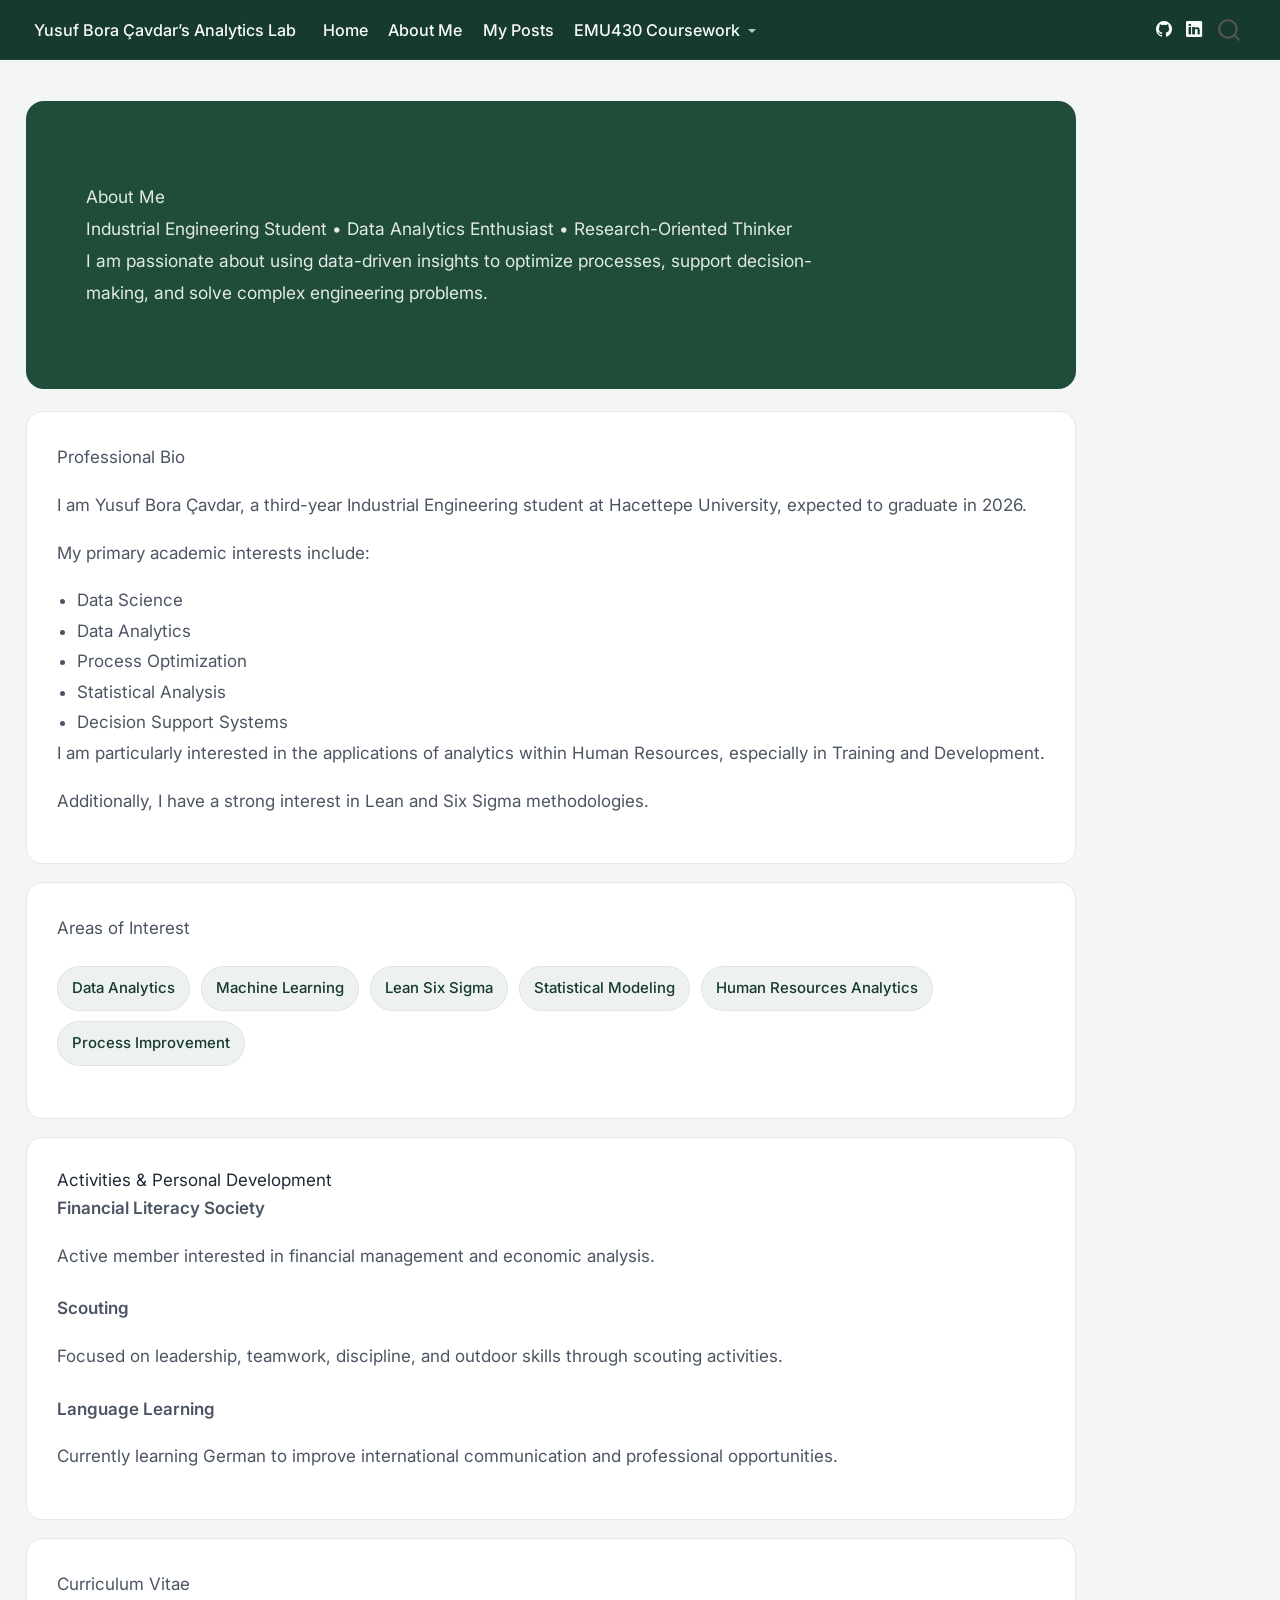
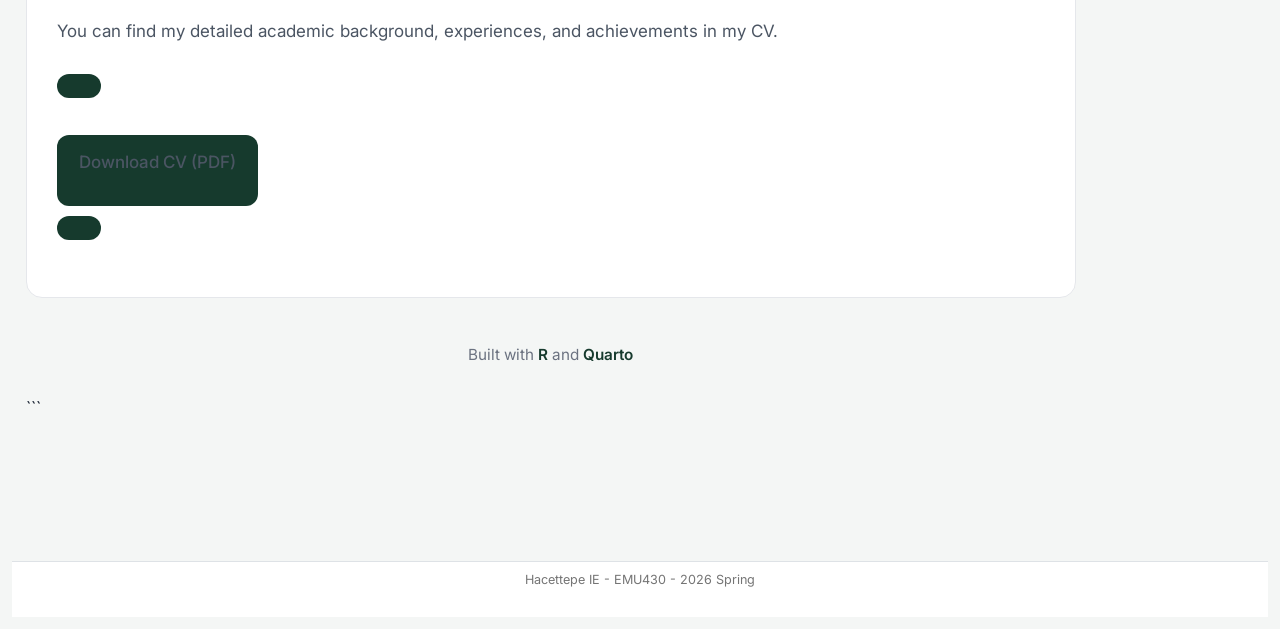
==== commit 37038f94: "çok iyi laaa 1212" ====
--- a/docs/about.html
+++ b/docs/about.html
@@ -40,7 +40,7 @@
 <link href="site_libs/quarto-html/quarto-syntax-highlighting-7b89279ff1a6dce999919e0e67d4d9ec.css" rel="stylesheet" id="quarto-text-highlighting-styles">
 <script src="site_libs/bootstrap/bootstrap.min.js"></script>
 <link href="site_libs/bootstrap/bootstrap-icons.css" rel="stylesheet">
-<link href="site_libs/bootstrap/bootstrap-73da95f1134fd7e133c602a1278d5084.min.css" rel="stylesheet" append-hash="true" id="quarto-bootstrap" data-mode="light">
+<link href="site_libs/bootstrap/bootstrap-b77ad8b8fd8f04bd21044df5c5bf7d25.min.css" rel="stylesheet" append-hash="true" id="quarto-bootstrap" data-mode="light">
 <script id="quarto-search-options" type="application/json">{
   "location": "navbar",
   "copy-button": false,
@@ -144,138 +144,186 @@
 
 <style>
 
+@import url('https://fonts.googleapis.com/css2?family=Inter:wght@400;500;600;700&display=swap');
+
+/* ===== GLOBAL ===== */
+
+body{
+  background:#f4f6f5;
+  font-family:'Inter', sans-serif;
+  color:#1f2937;
+}
+
+main.content{
+  max-width:1050px;
+  padding-top:8px !important;
+}
+
 /* ===== NAVBAR ===== */
 
 .navbar{
-  background-color:#0b3d2e !important;
-  border-bottom:1px solid #14532d;
+  background:#163a2d !important;
+  border-bottom:1px solid rgba(255,255,255,0.06);
 }
 
 .navbar-brand,
 .navbar a{
-  color:white !important;
-  font-weight:600;
+  color:#f9fafb !important;
+  font-weight:500;
+  font-size:0.95rem;
+  transition:0.2s ease;
 }
 
 .navbar a:hover{
-  color:#bbf7d0 !important;
-}
-
-/* ===== GENERAL ===== */
-
-body{
-  background: linear-gradient(to bottom right, #eefbf3, #dff5e7);
-  font-family:'Segoe UI', sans-serif;
-  color:#1f2937;
-}
-
-main.content{
-  padding-top:12px !important;
+  color:#d1fae5 !important;
 }
 
 /* ===== HERO ===== */
 
 .hero{
-  background: linear-gradient(135deg,#14532d,#22c55e);
+  background:#1f4d3a;
   color:white;
-  padding:60px 40px;
-  border-radius:22px;
-  text-align:center;
-  margin-bottom:24px;
-  box-shadow:0px 8px 28px rgba(0,0,0,0.12);
+  padding:80px 60px;
+  border-radius:18px;
+  margin-bottom:22px;
 }
 
 .hero h1{
-  font-size:3rem;
-  font-weight:800;
-  margin-bottom:10px;
+  font-size:3.5rem;
+  font-weight:700;
+  letter-spacing:-2px;
+  margin-bottom:14px;
 }
 
 .hero p{
-  max-width:720px;
-  margin:auto;
-  font-size:1.05rem;
-  line-height:1.7;
-  opacity:0.96;
+  max-width:760px;
+  font-size:1.02rem;
+  line-height:1.85;
+  color:rgba(255,255,255,0.88);
+  margin:0;
 }
 
 /* ===== CARDS ===== */
 
 .card-box{
   background:white;
-  border-radius:18px;
-  padding:24px;
-  box-shadow:0px 4px 16px rgba(0,0,0,0.06);
-  border:1px solid #dcfce7;
+  border-radius:16px;
+  padding:30px;
+  border:1px solid #e5e7eb;
   margin-bottom:18px;
-  transition:0.25s ease;
-}
-
-.card-box:hover{
-  transform:translateY(-4px);
-  box-shadow:0px 8px 20px rgba(34,197,94,0.14);
 }
 
 .card-box h2{
-  color:#166534;
-  font-size:1.4rem;
-  margin-bottom:14px;
+  font-size:1.12rem;
+  font-weight:600;
+  color:#163a2d;
+  margin-bottom:16px;
+}
+
+.card-box p,
+.card-box li{
+  color:#4b5563;
+  line-height:1.8;
+}
+
+.card-box ul{
+  padding-left:20px;
+  margin-bottom:0;
 }
 
 /* ===== TAGS ===== */
 
 .tag{
   display:inline-block;
-  background:#dcfce7;
-  color:#166534;
+  background:#edf2ef;
+  color:#163a2d;
   padding:8px 14px;
   border-radius:999px;
-  margin:5px;
-  font-size:0.92rem;
-  font-weight:600;
-}
-
-/* ===== BUTTON ===== */
+  margin:5px 6px 5px 0;
+  font-size:0.88rem;
+  font-weight:500;
+  border:1px solid #dde5e0;
+}
+
+/* ===== CV BUTTON ===== */
 
 .cv-button{
   display:inline-block;
-  background:#15803d;
+  background:#163a2d;
   color:white !important;
   padding:12px 22px;
   border-radius:12px;
   text-decoration:none !important;
+  font-weight:500;
+  transition:0.2s ease;
+  margin-top:10px;
+}
+
+.cv-button:hover{
+  background:#1f4d3a;
+}
+
+/* ===== SECTION ITEMS ===== */
+
+.info-item{
+  margin-bottom:22px;
+}
+
+.info-item:last-child{
+  margin-bottom:0;
+}
+
+.info-title{
   font-weight:600;
-  transition:0.25s;
-  margin-top:10px;
-}
-
-.cv-button:hover{
-  background:#166534;
-  transform:translateY(-2px);
+  color:#163a2d;
+  margin-bottom:6px;
 }
 
 /* ===== FOOTER ===== */
 
 .footer{
+  margin-top:34px;
   text-align:center;
-  margin-top:28px;
+  color:#6b7280;
+  font-size:0.9rem;
   padding:12px;
-  color:#166534;
-  font-size:0.95rem;
+}
+
+.footer strong{
+  color:#163a2d;
+  font-weight:600;
 }
 
 </style>
 <div class="hero">
 <p>About Me</p>
 <p>Industrial Engineering Student • Data Analytics Enthusiast • Research-Oriented Thinker</p>
-<p>I am passionate about using data-driven insights to optimize processes, support decision-making, and solve complex engineering problems.</p>
+<p>
+I am passionate about using data-driven insights to optimize processes, support decision-making, and solve complex engineering problems.
+</p>
 </div>
 <div class="card-box">
 <p>Professional Bio</p>
-<p>I am Yusuf Bora Çavdar, a 3rd-year Industrial Engineering student at Hacettepe University, expected to graduate in 2026.</p>
-<p>My primary academic interests focus on:</p>
-<p>Data Science Data Analytics Process Optimization Statistical Analysis Decision Support Systems</p>
-<p>I am especially interested in the applications of analytics within Human Resources, particularly in Training and Development.</p>
+<p>I am Yusuf Bora Çavdar, a third-year Industrial Engineering student at Hacettepe University, expected to graduate in 2026.</p>
+<p>My primary academic interests include:</p>
+<ul>
+<li>
+Data Science
+</li>
+<li>
+Data Analytics
+</li>
+<li>
+Process Optimization
+</li>
+<li>
+Statistical Analysis
+</li>
+<li>
+Decision Support Systems
+</li>
+</ul>
+<p>I am particularly interested in the applications of analytics within Human Resources, especially in Training and Development.</p>
 <p>Additionally, I have a strong interest in Lean and Six Sigma methodologies.</p>
 </div>
 <div class="card-box">
@@ -283,20 +331,35 @@
 <p><span class="tag">Data Analytics</span> <span class="tag">Machine Learning</span> <span class="tag">Lean Six Sigma</span> <span class="tag">Statistical Modeling</span> <span class="tag">Human Resources Analytics</span> <span class="tag">Process Improvement</span></p>
 </div>
 <div class="card-box">
-<p>Activities &amp; Personal Development 📚 Financial Literacy Society</p>
+Activities &amp; Personal Development
+<div class="info-item">
+<div class="info-title">
+<p>Financial Literacy Society</p>
+</div>
 <p>Active member interested in financial management and economic analysis.</p>
-<p>🌲 Scouting</p>
+</div>
+<div class="info-item">
+<div class="info-title">
+<p>Scouting</p>
+</div>
 <p>Focused on leadership, teamwork, discipline, and outdoor skills through scouting activities.</p>
-<p>🇩🇪 Language Learning</p>
+</div>
+<div class="info-item">
+<div class="info-title">
+<p>Language Learning</p>
+</div>
 <p>Currently learning German to improve international communication and professional opportunities.</p>
+</div>
 </div>
 <div class="card-box">
 <p>Curriculum Vitae</p>
 <p>You can find my detailed academic background, experiences, and achievements in my CV.</p>
-<p><a href="files/cv.pdf" class="cv-button">Download CV (PDF)</a></p>
+<p><a href="files/cv.pdf" class="cv-button"></a></p><a href="files/cv.pdf" class="cv-button">
+<p>Download CV (PDF)</p>
+</a><p><a href="files/cv.pdf" class="cv-button"></a></p>
 </div>
 <div class="footer">
-<p>Made with 💚 using R and Quarto</p>
+<p>Built with <strong>R</strong> and <strong>Quarto</strong></p>
 </div>
 <p>```</p>
 
